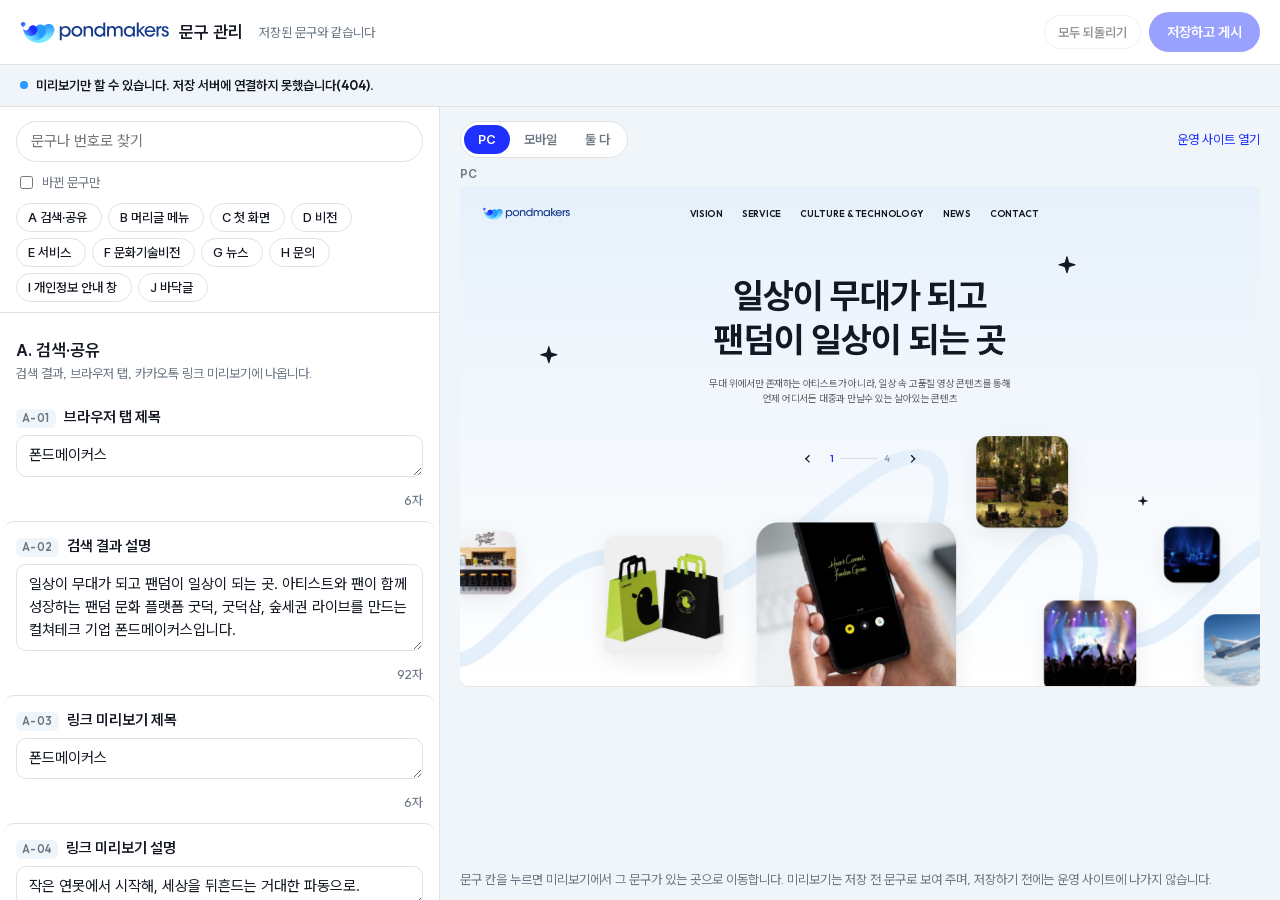
==== admin/index.html @ 072f1997 "폰드메이커스 홈페이지 첫 버전 예전 pondmakers.com(그누보드)의 레이아웃과 내용을 정적 사이트로 옮김. 숲세권 라이브 공연 사이트와 같은 방식: Cloudflare Pa" ====
<!doctype html>
<html lang="ko">
<head>
<meta charset="utf-8">
<meta name="viewport" content="width=device-width, initial-scale=1">
<meta name="robots" content="noindex, nofollow">
<script>
/* 로그인(Cloudflare Access)은 pondmakers.pages.dev에 건다. pondmakers.com의 DNS가 Cloudflare 밖(카페24)에 있어
   pondmakers.com에는 Access를 걸 수 없기 때문이다. 다른 주소로 들어오면 그쪽으로 넘긴다(브랜치 미리보기와 로컬은 그대로). */
if (/(^|\.)pondmakers\.com$/.test(location.hostname)) location.replace("https://pondmakers.pages.dev/admin/" + location.search);
</script>
<title>문구 관리 · 폰드메이커스</title>
<link rel="icon" href="../assets/logo/favicon.png">
<link rel="stylesheet" href="../styles.css">
<link rel="stylesheet" href="admin.css">
</head>
<body>
<header class="bar">
  <div class="bar-title">
    <img src="../assets/logo/logo.svg" alt="폰드메이커스">
    <span>문구 관리</span>
  </div>
  <p class="bar-status" id="status" role="status">불러오는 중</p>
  <div class="bar-actions">
    <span class="who" id="who"></span>
    <button class="btn btn-line btn-sm" type="button" id="revert-all" disabled>모두 되돌리기</button>
    <button class="btn btn-book" type="button" id="save" disabled>저장하고 게시</button>
  </div>
</header>

<p class="notice" id="notice" hidden></p>

<main class="layout">
  <section class="editor" aria-label="문구 편집">
    <div class="editor-top">
      <label class="search"><span class="sr">문구 찾기</span><input type="search" id="search" placeholder="문구나 번호로 찾기"></label>
      <label class="only-changed"><input type="checkbox" id="only-changed"> 바뀐 문구만</label>
      <nav class="groups" id="group-nav" aria-label="구역"></nav>
    </div>
    <div class="fields" id="fields"></div>
  </section>

  <section class="preview" aria-label="미리보기">
    <div class="preview-bar">
      <div class="seg" role="group" aria-label="화면 크기" id="seg-device">
        <button type="button" data-device="pc" aria-pressed="true">PC</button>
        <button type="button" data-device="mobile" aria-pressed="false">모바일</button>
        <button type="button" data-device="all" aria-pressed="false">둘 다</button>
      </div>
      <a class="open-live" href="../" target="_blank" rel="noopener">운영 사이트 열기</a>
    </div>
    <div class="stage" id="stage"></div>
    <p class="preview-help">문구 칸을 누르면 미리보기에서 그 문구가 있는 곳으로 이동합니다. 미리보기는 저장 전 문구로 보여 주며, 저장하기 전에는 운영 사이트에 나가지 않습니다.</p>
  </section>
</main>

<dialog class="confirm" id="confirm" aria-labelledby="confirm-title">
  <form method="dialog">
    <h2 id="confirm-title">바뀐 문구를 저장할까요?</h2>
    <p class="confirm-sub">저장하면 바로 운영 사이트에 반영됩니다(1~2분).</p>
    <ol class="diff" id="diff"></ol>
    <div class="confirm-actions">
      <button class="btn btn-line" value="cancel">취소</button>
      <button class="btn btn-book" value="ok" id="confirm-ok">저장하고 게시</button>
    </div>
  </form>
</dialog>

<script src="admin.js"></script>
</body>
</html>
---- styles.css ----
/* 폰드메이커스 디자인 토큰과 공통 구성 요소. 토큰 설명은 DESIGN.md
   값은 기존 pondmakers.com(그누보드 테마 site-custom.css)의 :root를 그대로 옮겼다. */
@import url("assets/fonts/pretendard.css");
@import url("assets/fonts/outfit.css");

:root {
  /* 색 */
  --c-primary: #1F30FF;      /* 포인트 파랑 */
  --c-second: #2999FF;       /* 하늘 파랑 */
  --c-navy: #16182B;         /* 어두운 바탕(문의, 그라데이션 시작) */
  --c-logo: #163B8D;         /* 로고 글자색 */
  --gradient: linear-gradient(180deg, #16182B 20%, #1F30FF 55%, #2999FF 75%, #FFF 100%);
  --gradient-up: linear-gradient(0deg, #16182B 20%, #1F30FF 55%, #2999FF 75%, #FFF 100%);
  --sky: linear-gradient(0deg, #FFF 0%, #E7F1FB 100%);   /* 첫 화면 바탕 */

  --title: #131822;          /* 제목 */
  --text: #666666;           /* 본문 */
  --muted: #90A0AF;          /* 흐린 글자 */
  --bg: #FFFFFF;
  --bg-light: #F0F5FA;
  --wave: #E3EFFB;           /* 첫 화면 물결 선 */
  --line: #E1E1E1;
  --line-soft: #EEEEEE;
  --w: #FFFFFF;
  --w-60: rgba(255, 255, 255, .6);
  --w-30: rgba(255, 255, 255, .3);
  --w-10: rgba(255, 255, 255, .1);
  --b-10: rgba(0, 0, 0, .1);
  --shadow: 0 10px 40px rgba(19, 24, 34, .08);
  --focus: #2999FF;

  /* 글꼴 */
  --font-en: "Outfit", "Pretendard Variable", Pretendard, sans-serif;
  --font-ko: "Pretendard Variable", Pretendard, -apple-system, BlinkMacSystemFont, "Apple SD Gothic Neo", "Malgun Gothic", sans-serif;

  /* 글자 크기: 원본 65·40·28·22·18·17·16·15·14·13 단계를 화면 폭에 맞춰 줄인다 */
  --t-65: clamp(30px, 4.4vw, 65px);
  --t-40: clamp(24px, 2.8vw, 40px);
  --t-28: clamp(20px, 1.95vw, 28px);
  --t-22: clamp(18px, 1.55vw, 22px);
  --t-18: clamp(15px, 1.25vw, 18px);
  --t-17: 17px;
  --t-16: 16px;
  --t-15: 15px;
  --t-14: 14px;
  --t-13: 13px;

  /* 간격·모서리 */
  --wrap: 1400px;
  --gutter: clamp(16px, 4vw, 40px);
  --space-xl: clamp(100px, 13vw, 200px);
  --space-lg: clamp(70px, 8vw, 140px);
  --space-md: clamp(40px, 5vw, 80px);
  --r-20: 20px;
  --r-30: clamp(20px, 2vw, 30px);
  --r-40: clamp(24px, 2.8vw, 40px);
  --r-pill: 999px;

  --ease: cubic-bezier(0.215, 0.61, 0.355, 1);
  --header-h: 84px;
}

*, *::before, *::after { box-sizing: border-box; }
html { -webkit-text-size-adjust: 100%; scroll-behavior: smooth; scroll-padding-top: var(--header-h); }
body { margin: 0; background: var(--bg); color: var(--text); font: 400 var(--t-17)/1.6 var(--font-en); font-family: var(--font-en); word-break: keep-all; overflow-x: hidden; }
body, input, textarea, button, select { font-family: "Outfit", "Pretendard Variable", Pretendard, sans-serif; }
h1, h2, h3, h4, h5, h6 { margin: 0; color: var(--title); }
p, dl, dd, ul, ol, figure { margin: 0; padding: 0; }
ul, ol { list-style: none; }
img { display: block; max-width: 100%; }
a { color: inherit; text-decoration: none; }
button { cursor: pointer; }
:focus-visible { outline: 2px solid var(--focus); outline-offset: 3px; }
.sr { position: absolute; width: 1px; height: 1px; overflow: hidden; clip: rect(0 0 0 0); white-space: nowrap; }
.skip { position: absolute; left: 16px; top: -60px; z-index: 100; background: var(--title); color: var(--w); padding: 10px 16px; border-radius: var(--r-pill); }
.skip:focus { top: 12px; }

.wrap { width: min(var(--wrap), calc(100% - var(--gutter) * 2)); margin-inline: auto; }
.en { font-family: var(--font-en); }

/* 섹션 머리말: 작은 파란 글씨 → 큰 제목 → 설명 */
.title { text-align: center; }
.title .eyebrow { display: block; font: 500 var(--t-16)/1.4 var(--font-ko); color: var(--c-primary); margin-bottom: 14px; }
.title h2 { font: 700 var(--t-65)/1.3 var(--font-ko); letter-spacing: -0.02em; }
.title p { margin-top: 24px; font-size: var(--t-18); }
.on-dark, .on-dark h2, .on-dark h3, .on-dark .eyebrow { color: var(--w); }

/* 반짝이 장식(원본 ic-star) */
.deco { position: absolute; inset: 0; pointer-events: none; }
.deco i { position: absolute; width: 29px; height: 29px; background: url(assets/img/ic-star.svg) center/contain no-repeat; animation: twinkle 3s ease-in-out infinite; }
.deco i.s { width: 16px; height: 16px; animation-delay: 1.2s; }
.deco.white i { background-image: url(assets/img/ic-star_w.svg); }
@keyframes twinkle { 50% { transform: scale(.7) rotate(45deg); opacity: .6; } }

/* 버튼 */
.btn { display: inline-flex; align-items: center; justify-content: center; gap: 10px; min-height: 52px; padding: 0 28px; border-radius: var(--r-pill); border: 0; font: 600 var(--t-16)/1 var(--font-ko); background: var(--w); color: var(--title); transition: transform .3s var(--ease), background .3s; }
.btn::after { content: ""; width: 20px; height: 20px; background: url(assets/img/arrow-basic.svg) center/contain no-repeat; transition: transform .3s var(--ease); }
.btn:hover::after { transform: translateX(4px); }
.btn-primary { background: var(--c-primary); color: var(--w); }
.btn-primary::after { background-image: url(assets/img/arrow-basic_w.svg); }
.btn-circle { width: 52px; padding: 0; }

/* 나타나는 움직임 */
[data-reveal] { opacity: 0; transform: translateY(40px); transition: opacity 1s var(--ease), transform 1s var(--ease); }
[data-reveal].in { opacity: 1; transform: none; }
@media (prefers-reduced-motion: reduce) {
  html { scroll-behavior: auto; }
  [data-reveal] { opacity: 1; transform: none; transition: none; }
  .deco i, .marquee ul { animation: none !important; }
}
---- admin/admin.css ----
/* 문구 관리 화면. 색·글꼴·모서리는 ../styles.css 토큰을 쓴다.
   아래는 숲세권 라이브 어드민과 같은 이름을 폰드메이커스 토큰에 이어 둔 것이다. */
:root {
  --surface: var(--bg-light); --muted: #6B7785; --chip: var(--bg-light); --card: var(--bg);
  --accent: var(--c-primary); --on-accent: var(--w); --bulb: var(--c-second);
  --font-ui: var(--font-ko); --font-serif: var(--font-ko); --font-label: var(--font-en);
  --t-21: 21px; --s-2: 8px; --s-3: 12px; --s-4: 16px;
  --radius-sm: 10px; --radius-lg: 20px; --radius-pill: var(--r-pill);
}
body { color: var(--title); }
.btn { min-height: 40px; padding: 0 18px; font-size: var(--t-14); }
.btn::after { display: none; }
.btn-book { background: var(--c-primary); color: var(--w); }
.btn-line { background: var(--bg); color: var(--title); box-shadow: inset 0 0 0 1px var(--line); }
.btn-sm { min-height: 34px; padding: 0 14px; font-size: var(--t-13); }
html, body { height: 100%; }
body { display: flex; flex-direction: column; background: var(--surface); font-size: var(--t-15); line-height: 1.6; }
.sr { position: absolute; width: 1px; height: 1px; overflow: hidden; clip: rect(0 0 0 0); }

/* 위쪽 막대 */
.bar { display: flex; align-items: center; gap: var(--s-4); padding: 12px 20px; background: var(--bg); border-bottom: 1px solid var(--line); flex-wrap: wrap; }
.bar-title { display: flex; align-items: center; gap: 10px; font: 600 var(--t-17)/1 var(--font-serif); color: var(--title); }
.bar-title img { height: 22px; width: auto; }
.bar-status { margin: 0; color: var(--muted); font-size: var(--t-13); flex: 1; min-width: 12em; }
.bar-status.changed { color: var(--accent); font-weight: 600; }
.bar-actions { display: flex; align-items: center; gap: var(--s-2); }
.who { font-size: var(--t-13); color: var(--muted); margin-right: var(--s-2); }
.btn[disabled] { opacity: .45; cursor: default; }
.notice { margin: 0; padding: 10px 20px; background: var(--chip); color: var(--title); border-bottom: 1px solid var(--line); font-size: var(--t-13); display: flex; gap: 8px; align-items: baseline; }
.notice::before { content: ""; flex: none; width: 8px; height: 8px; border-radius: 50%; background: var(--bulb); transform: translateY(-1px); }
.notice.error { font-weight: 600; }
.notice.ok::before { background: var(--accent); }

.layout { flex: 1; min-height: 0; display: grid; grid-template-columns: minmax(360px, 440px) minmax(0, 1fr); }

/* 왼쪽: 문구 칸 */
.editor { display: flex; flex-direction: column; min-height: 0; background: var(--bg); border-right: 1px solid var(--line); }
.editor-top { padding: 14px 16px 10px; border-bottom: 1px solid var(--line); display: grid; gap: 10px; }
.search input { width: 100%; font: 400 var(--t-15)/1.4 var(--font-ui); padding: 9px 14px; border: 1px solid var(--line); border-radius: var(--radius-pill); background: var(--card); color: var(--title); }
.search input:focus { outline: 2px solid var(--focus); outline-offset: 1px; }
.only-changed { font-size: var(--t-13); color: var(--muted); display: flex; align-items: center; gap: 6px; }
.groups { display: flex; flex-wrap: wrap; gap: 6px; }
.groups button { font: 500 var(--t-13)/1 var(--font-ui); padding: 7px 11px; border-radius: var(--radius-pill); border: 1px solid var(--line); background: var(--card); color: var(--title); cursor: pointer; }
.groups button:hover { border-color: var(--accent); }
.groups button .n { color: var(--accent); font-weight: 700; margin-left: 3px; }
.fields { overflow-y: auto; padding: 4px 16px 40px; flex: 1; }
.group h2 { font: 600 var(--t-17)/1.3 var(--font-serif); color: var(--title); margin: 22px 0 2px; scroll-margin-top: 10px; }
.group > p { margin: 0 0 10px; color: var(--muted); font-size: var(--t-13); }
.field { padding: 12px 12px 10px; margin: 0 -12px; border-radius: var(--radius-sm); }
.field + .field { border-top: 1px solid var(--line); }
.field.active { background: var(--chip); border-top-color: transparent; }
.field.active + .field { border-top-color: transparent; }
.field-head { display: flex; align-items: baseline; gap: 8px; margin-bottom: 6px; }
.field-id { font: 600 11px/1 var(--font-label); letter-spacing: .04em; color: var(--muted); background: var(--chip); padding: 4px 6px; border-radius: 6px; }
.field.active .field-id { background: var(--bg); }
.field-where { font-weight: 600; color: var(--title); flex: 1; }
.tag { font-size: 11px; font-weight: 700; padding: 3px 8px; border-radius: var(--radius-pill); }
.tag-changed { background: var(--accent); color: var(--on-accent); }
.tag-locked { background: var(--chip); color: var(--muted); }
.field textarea { width: 100%; resize: vertical; min-height: 40px; font: 400 var(--t-15)/1.55 var(--font-ui); padding: 8px 12px; border: 1px solid var(--line); border-radius: var(--radius-sm); background: var(--card); color: var(--title); field-sizing: content; }
.field textarea:focus { outline: 2px solid var(--focus); outline-offset: 1px; border-color: transparent; }
.field textarea[readonly] { background: var(--chip); color: var(--muted); }
.field-foot { display: flex; justify-content: space-between; gap: 8px; margin-top: 6px; font-size: var(--t-13); color: var(--muted); }
.field-foot .vars code { font: 600 12px/1 var(--font-label); color: var(--accent); background: var(--chip); padding: 2px 5px; border-radius: 5px; }
.field-foot .warn, .field-foot .err { color: var(--title); font-weight: 600; }
.field-foot .warn::before, .field-foot .err::before { content: ""; display: inline-block; width: 7px; height: 7px; border-radius: 50%; background: var(--bulb); margin-right: 5px; transform: translateY(-1px); }
.field.has-error textarea { border-color: var(--title); }
.field-foot button { font: 500 var(--t-13)/1 var(--font-ui); background: none; border: 0; color: var(--accent); cursor: pointer; padding: 0; text-decoration: underline; text-underline-offset: 3px; }
.field-was { margin-top: 6px; font-size: var(--t-13); color: var(--muted); }
.field-was s { text-decoration-color: rgba(107,119,133,.5); }
.empty-search { color: var(--muted); padding: 24px 0; }

/* 오른쪽: 미리보기 */
.preview { display: flex; flex-direction: column; min-height: 0; padding: 14px 20px 10px; gap: 10px; }
.preview-bar { display: flex; align-items: center; gap: var(--s-3); flex-wrap: wrap; }
.seg { display: inline-flex; background: var(--bg); border: 1px solid var(--line); border-radius: var(--radius-pill); padding: 3px; }
.seg button { font: 600 var(--t-13)/1 var(--font-ui); padding: 8px 14px; border: 0; border-radius: var(--radius-pill); background: none; color: var(--muted); cursor: pointer; }
.seg button[aria-pressed="true"] { background: var(--accent); color: var(--on-accent); }
.seg.off { opacity: .4; pointer-events: none; }
.open-live { margin-left: auto; font-size: var(--t-13); color: var(--accent); }
.stage { flex: 1; min-height: 0; display: grid; gap: 14px; }
.stage.one { grid-template: 1fr / 1fr; }
.stage.all { grid-template: 1fr / 2.4fr 1fr; }
.frame { position: relative; min-height: 0; min-width: 0; display: flex; flex-direction: column; }
.frame-label { font: 600 12px/1 var(--font-ui); color: var(--muted); margin-bottom: 6px; }
.frame-box { position: relative; flex: 1; min-height: 0; overflow: hidden; display: flex; justify-content: center; }
.frame-box iframe { position: absolute; top: 0; border: 0; background: var(--bg); border-radius: 12px; box-shadow: 0 0 0 1px var(--line); transform-origin: 0 0; }
.preview-help { margin: 0; color: var(--muted); font-size: var(--t-13); }

/* 저장 확인 */
dialog.confirm { border: 0; border-radius: var(--radius-lg); padding: 0; width: min(640px, calc(100% - 32px)); max-height: 80vh; background: var(--bg); color: var(--title); }
dialog.confirm::backdrop { background: rgba(22, 24, 43, .55); }
dialog.confirm form { display: flex; flex-direction: column; max-height: 80vh; }
dialog.confirm h2 { font-size: var(--t-21); font-weight: 600; padding: 24px 24px 0; }
.confirm-sub { padding: 4px 24px 12px; color: var(--muted); font-size: var(--t-13); }
.diff { list-style: none; margin: 0; padding: 0 24px; overflow-y: auto; border-block: 1px solid var(--line); }
.diff li { padding: 12px 0; display: grid; gap: 4px; }
.diff li + li { border-top: 1px solid var(--line); }
.diff .id { font: 600 12px/1 var(--font-label); color: var(--muted); }
.diff .before { color: var(--muted); text-decoration: line-through; white-space: pre-wrap; }
.diff .after { color: var(--title); font-weight: 600; white-space: pre-wrap; }
.confirm-actions { display: flex; justify-content: flex-end; gap: var(--s-2); padding: 16px 24px 20px; }

@media (max-width: 900px) {
  body { height: auto; }
  .layout { grid-template-columns: minmax(0, 1fr); }
  .editor { border-right: 0; }
  .fields { overflow: visible; }
  .preview { height: 80vh; }
  .stage.all { grid-template: 1fr / 1.6fr 1fr; }
}
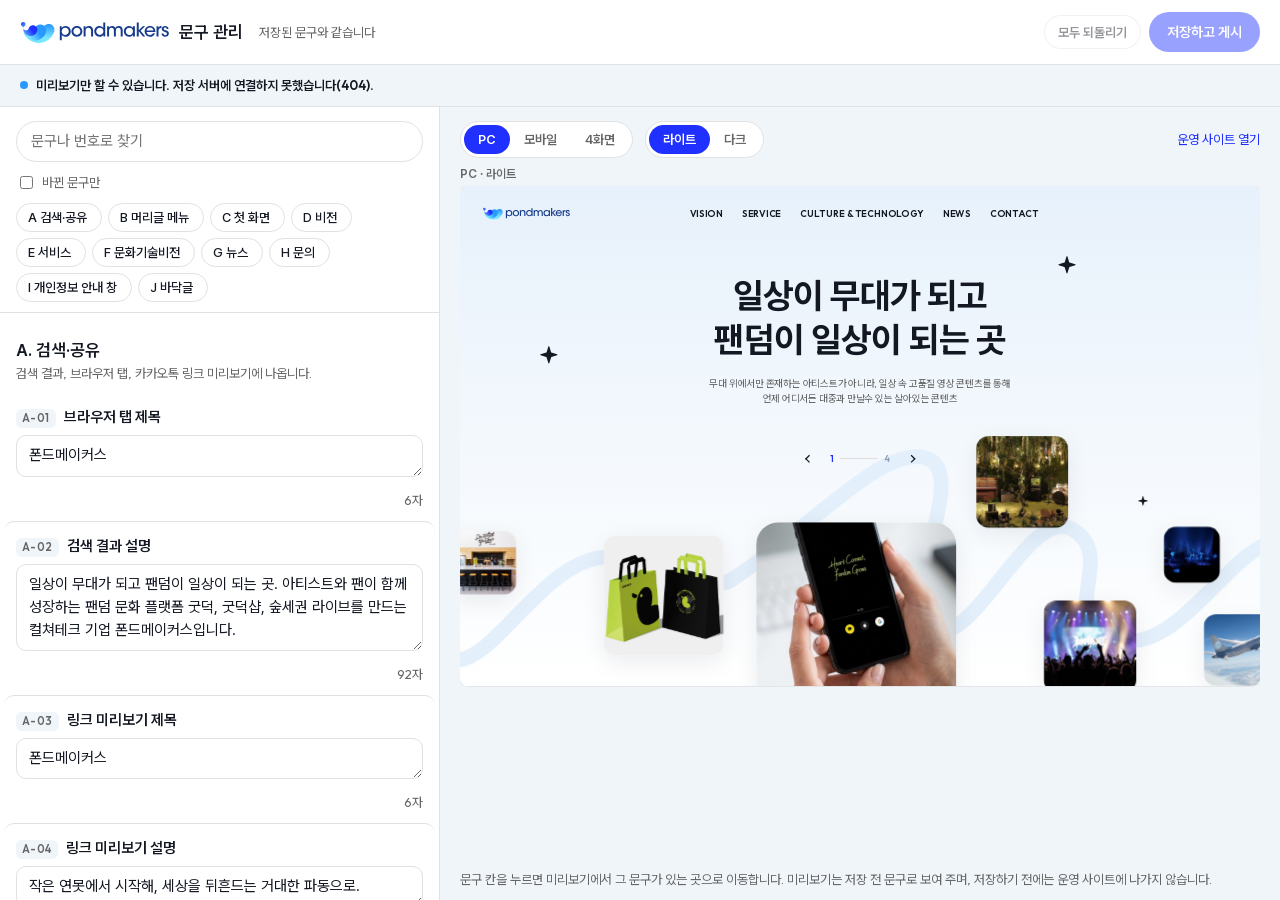
==== commit 7923f0eb: "라이트·다크 테마와 디자인 시스템 토큰 적용 Claude Design에 '폰드메이커스' 디자인 시스템을 만들고 styles.css 토큰을 같은 이름으로 맞춤. 라이트는 예전 사이트" ====
--- a/admin/index.html
+++ b/admin/index.html
@@ -17,7 +17,7 @@
 <body>
 <header class="bar">
   <div class="bar-title">
-    <img src="../assets/logo/logo.svg" alt="폰드메이커스">
+    <img class="logo-light" src="../assets/logo/logo.svg" alt="폰드메이커스"><img class="logo-dark" src="../assets/logo/logo-white.svg" alt="폰드메이커스">
     <span>문구 관리</span>
   </div>
   <p class="bar-status" id="status" role="status">불러오는 중</p>
@@ -45,7 +45,11 @@
       <div class="seg" role="group" aria-label="화면 크기" id="seg-device">
         <button type="button" data-device="pc" aria-pressed="true">PC</button>
         <button type="button" data-device="mobile" aria-pressed="false">모바일</button>
-        <button type="button" data-device="all" aria-pressed="false">둘 다</button>
+        <button type="button" data-device="all" aria-pressed="false">4화면</button>
+      </div>
+      <div class="seg" role="group" aria-label="테마" id="seg-theme">
+        <button type="button" data-theme-btn="light" aria-pressed="true">라이트</button>
+        <button type="button" data-theme-btn="dark" aria-pressed="false">다크</button>
       </div>
       <a class="open-live" href="../" target="_blank" rel="noopener">운영 사이트 열기</a>
     </div>
--- a/styles.css
+++ b/styles.css
@@ -1,33 +1,50 @@
-/* 폰드메이커스 디자인 토큰과 공통 구성 요소. 토큰 설명은 DESIGN.md
-   값은 기존 pondmakers.com(그누보드 테마 site-custom.css)의 :root를 그대로 옮겼다. */
+/* 폰드메이커스 디자인 토큰과 공통 구성 요소.
+   기준: Claude Design의 '폰드메이커스' 디자인 시스템(https://claude.ai/artifact/JE6k6ucpHfAk7YcjrxkWVz).
+   라이트 값은 예전 pondmakers.com 테마 값 그대로, 다크 값은 그 시스템에서 새로 정의했다. 값을 바꾸면 그쪽 tokens.json과 함께 바꾼다. */
 @import url("assets/fonts/pretendard.css");
 @import url("assets/fonts/outfit.css");
 
 :root {
-  /* 색 */
-  --c-primary: #1F30FF;      /* 포인트 파랑 */
-  --c-second: #2999FF;       /* 하늘 파랑 */
-  --c-navy: #16182B;         /* 어두운 바탕(문의, 그라데이션 시작) */
-  --c-logo: #163B8D;         /* 로고 글자색 */
-  --gradient: linear-gradient(180deg, #16182B 20%, #1F30FF 55%, #2999FF 75%, #FFF 100%);
-  --gradient-up: linear-gradient(0deg, #16182B 20%, #1F30FF 55%, #2999FF 75%, #FFF 100%);
-  --sky: linear-gradient(0deg, #FFF 0%, #E7F1FB 100%);   /* 첫 화면 바탕 */
+  /* 원색 */
+  --primary: #1F30FF;
+  --second: #2999FF;
+  --cyan: #7BE6FF;
+  --navy: #16182B;
+  --logo-ink: #163B8D;
 
-  --title: #131822;          /* 제목 */
-  --text: #666666;           /* 본문 */
-  --muted: #90A0AF;          /* 흐린 글자 */
+  /* 쓰임(라이트) */
+  --accent: var(--primary);
+  --on-accent: #FFFFFF;
   --bg: #FFFFFF;
-  --bg-light: #F0F5FA;
-  --wave: #E3EFFB;           /* 첫 화면 물결 선 */
+  --surface: #F0F5FA;
+  --card: #FFFFFF;
+  --title: #131822;
+  --text: #666666;
+  --muted: #90A0AF;          /* 2.7:1 — 읽어야 하는 글자에는 쓰지 않는다 */
   --line: #E1E1E1;
   --line-soft: #EEEEEE;
-  --w: #FFFFFF;
-  --w-60: rgba(255, 255, 255, .6);
-  --w-30: rgba(255, 255, 255, .3);
-  --w-10: rgba(255, 255, 255, .1);
-  --b-10: rgba(0, 0, 0, .1);
-  --shadow: 0 10px 40px rgba(19, 24, 34, .08);
+  --sky: #E7F1FB;
+  --wave: #E3EFFB;
+  --star: #131822;
+  --icon-ground: #F0F5FA;    /* 두 색 아이콘(ic-about) 바탕 원 */
+  --inverse: #16182B;        /* 테마와 상관없이 어두운 구역(문의) */
+  --on-inverse: #FFFFFF;
+  --on-inverse-muted: rgba(255, 255, 255, .6);
+  --on-inverse-accent: var(--second);
+  --on-inverse-line: rgba(255, 255, 255, .1);
+  --glass: rgba(255, 255, 255, .92);
+  --scrim: rgba(22, 24, 43, .6);
+  --photo-shade: rgba(0, 0, 0, .6);
   --focus: #2999FF;
+  --shadow-float: 0 10px 40px rgba(19, 24, 34, .08);
+  --shadow-card: 0 20px 50px rgba(0, 0, 0, .12);
+  --logo-light: block;       /* 밝은 로고/흰 로고 중 무엇을 보일지 */
+  --logo-dark: none;
+
+  /* 그라데이션: 끝색이 bg라 테마에 따라 흰색/밤색으로 녹아든다 */
+  --gradient: linear-gradient(180deg, var(--navy) 20%, var(--primary) 55%, var(--second) 75%, var(--bg) 100%);
+  --gradient-up: linear-gradient(0deg, var(--navy) 20%, var(--primary) 55%, var(--second) 75%, var(--bg) 100%);
+  --sky-fade: linear-gradient(0deg, var(--bg) 0%, var(--sky) 100%);
 
   /* 글꼴 */
   --font-en: "Outfit", "Pretendard Variable", Pretendard, sans-serif;
@@ -51,13 +68,37 @@
   --space-xl: clamp(100px, 13vw, 200px);
   --space-lg: clamp(70px, 8vw, 140px);
   --space-md: clamp(40px, 5vw, 80px);
-  --r-20: 20px;
-  --r-30: clamp(20px, 2vw, 30px);
-  --r-40: clamp(24px, 2.8vw, 40px);
-  --r-pill: 999px;
+  --radius-20: 20px;
+  --radius-30: clamp(20px, 2vw, 30px);
+  --radius-40: clamp(24px, 2.8vw, 40px);
+  --radius-pill: 999px;
 
   --ease: cubic-bezier(0.215, 0.61, 0.355, 1);
   --header-h: 84px;
+}
+
+/* 다크 테마: 시스템 설정을 따르고, data-theme으로 덮어쓴다(어드민 미리보기) */
+@media (prefers-color-scheme: dark) {
+  :root:not([data-theme="light"]) {
+    --accent: #7D8AFF; --on-accent: #0E1020;
+    --bg: #0E1020; --surface: #171A2E; --card: #1C1F36;
+    --title: #F1F4FA; --text: #AEB6C6; --muted: #7F8AA0;
+    --line: #2A2E48; --line-soft: #22263D; --sky: #141A36; --wave: #1B2347; --star: #F1F4FA; --icon-ground: #DCE6F5;
+    --glass: rgba(28, 31, 54, .9); --scrim: rgba(0, 0, 0, .6); --focus: #7D8AFF;
+    --shadow-float: 0 10px 40px rgba(0, 0, 0, .4); --shadow-card: 0 20px 50px rgba(0, 0, 0, .35);
+    --logo-light: none; --logo-dark: block;
+    color-scheme: dark;
+  }
+}
+:root[data-theme="dark"] {
+  --accent: #7D8AFF; --on-accent: #0E1020;
+  --bg: #0E1020; --surface: #171A2E; --card: #1C1F36;
+  --title: #F1F4FA; --text: #AEB6C6; --muted: #7F8AA0;
+  --line: #2A2E48; --line-soft: #22263D; --sky: #141A36; --wave: #1B2347; --star: #F1F4FA; --icon-ground: #DCE6F5;
+  --glass: rgba(28, 31, 54, .9); --scrim: rgba(0, 0, 0, .6); --focus: #7D8AFF;
+  --shadow-float: 0 10px 40px rgba(0, 0, 0, .4); --shadow-card: 0 20px 50px rgba(0, 0, 0, .35);
+  --logo-light: none; --logo-dark: block;
+  color-scheme: dark;
 }
 
 *, *::before, *::after { box-sizing: border-box; }
@@ -72,7 +113,7 @@
 button { cursor: pointer; }
 :focus-visible { outline: 2px solid var(--focus); outline-offset: 3px; }
 .sr { position: absolute; width: 1px; height: 1px; overflow: hidden; clip: rect(0 0 0 0); white-space: nowrap; }
-.skip { position: absolute; left: 16px; top: -60px; z-index: 100; background: var(--title); color: var(--w); padding: 10px 16px; border-radius: var(--r-pill); }
+.skip { position: absolute; left: 16px; top: -60px; z-index: 100; background: var(--title); color: var(--bg); padding: 10px 16px; border-radius: var(--radius-pill); }
 .skip:focus { top: 12px; }
 
 .wrap { width: min(var(--wrap), calc(100% - var(--gutter) * 2)); margin-inline: auto; }
@@ -80,24 +121,27 @@
 
 /* 섹션 머리말: 작은 파란 글씨 → 큰 제목 → 설명 */
 .title { text-align: center; }
-.title .eyebrow { display: block; font: 500 var(--t-16)/1.4 var(--font-ko); color: var(--c-primary); margin-bottom: 14px; }
+.title .eyebrow { display: block; font: 500 var(--t-16)/1.4 var(--font-ko); color: var(--accent); margin-bottom: 14px; }
 .title h2 { font: 700 var(--t-65)/1.3 var(--font-ko); letter-spacing: -0.02em; }
 .title p { margin-top: 24px; font-size: var(--t-18); }
-.on-dark, .on-dark h2, .on-dark h3, .on-dark .eyebrow { color: var(--w); }
+.on-dark, .on-dark h2, .on-dark h3 { color: var(--on-inverse); }
+.on-dark .eyebrow { color: var(--on-inverse-accent); }
+/* 로고: 테마에 맞는 한 벌만 보인다 */
+.logo-light { display: var(--logo-light); }
+.logo-dark { display: var(--logo-dark); }
 
 /* 반짝이 장식(원본 ic-star) */
 .deco { position: absolute; inset: 0; pointer-events: none; }
-.deco i { position: absolute; width: 29px; height: 29px; background: url(assets/img/ic-star.svg) center/contain no-repeat; animation: twinkle 3s ease-in-out infinite; }
+.deco i { position: absolute; width: 29px; height: 29px; background: var(--star); -webkit-mask: url(assets/img/ic-star.svg) center/contain no-repeat; mask: url(assets/img/ic-star.svg) center/contain no-repeat; animation: twinkle 3s ease-in-out infinite; }
 .deco i.s { width: 16px; height: 16px; animation-delay: 1.2s; }
-.deco.white i { background-image: url(assets/img/ic-star_w.svg); }
+.deco.white i { background: var(--on-inverse); }
 @keyframes twinkle { 50% { transform: scale(.7) rotate(45deg); opacity: .6; } }
 
 /* 버튼 */
-.btn { display: inline-flex; align-items: center; justify-content: center; gap: 10px; min-height: 52px; padding: 0 28px; border-radius: var(--r-pill); border: 0; font: 600 var(--t-16)/1 var(--font-ko); background: var(--w); color: var(--title); transition: transform .3s var(--ease), background .3s; }
-.btn::after { content: ""; width: 20px; height: 20px; background: url(assets/img/arrow-basic.svg) center/contain no-repeat; transition: transform .3s var(--ease); }
+.btn { display: inline-flex; align-items: center; justify-content: center; gap: 10px; min-height: 52px; padding: 0 28px; border-radius: var(--radius-pill); border: 0; font: 600 var(--t-16)/1 var(--font-ko); background: var(--card); color: var(--title); transition: transform .3s var(--ease), background .3s; }
+.btn::after { content: ""; width: 20px; height: 20px; background: currentColor; -webkit-mask: url(assets/img/arrow-basic.svg) center/contain no-repeat; mask: url(assets/img/arrow-basic.svg) center/contain no-repeat; transition: transform .3s var(--ease); }
 .btn:hover::after { transform: translateX(4px); }
-.btn-primary { background: var(--c-primary); color: var(--w); }
-.btn-primary::after { background-image: url(assets/img/arrow-basic_w.svg); }
+.btn-primary { background: var(--accent); color: var(--on-accent); }
 .btn-circle { width: 52px; padding: 0; }
 
 /* 나타나는 움직임 */
--- a/admin/admin.css
+++ b/admin/admin.css
@@ -1,16 +1,15 @@
 /* 문구 관리 화면. 색·글꼴·모서리는 ../styles.css 토큰을 쓴다.
    아래는 숲세권 라이브 어드민과 같은 이름을 폰드메이커스 토큰에 이어 둔 것이다. */
 :root {
-  --surface: var(--bg-light); --muted: #6B7785; --chip: var(--bg-light); --card: var(--bg);
-  --accent: var(--c-primary); --on-accent: var(--w); --bulb: var(--c-second);
+  --chip: var(--surface); --bulb: var(--second);
   --font-ui: var(--font-ko); --font-serif: var(--font-ko); --font-label: var(--font-en);
   --t-21: 21px; --s-2: 8px; --s-3: 12px; --s-4: 16px;
-  --radius-sm: 10px; --radius-lg: 20px; --radius-pill: var(--r-pill);
+  --radius-sm: 10px; --radius-lg: 20px;
 }
 body { color: var(--title); }
 .btn { min-height: 40px; padding: 0 18px; font-size: var(--t-14); }
 .btn::after { display: none; }
-.btn-book { background: var(--c-primary); color: var(--w); }
+.btn-book { background: var(--accent); color: var(--on-accent); }
 .btn-line { background: var(--bg); color: var(--title); box-shadow: inset 0 0 0 1px var(--line); }
 .btn-sm { min-height: 34px; padding: 0 14px; font-size: var(--t-13); }
 html, body { height: 100%; }
@@ -21,10 +20,10 @@
 .bar { display: flex; align-items: center; gap: var(--s-4); padding: 12px 20px; background: var(--bg); border-bottom: 1px solid var(--line); flex-wrap: wrap; }
 .bar-title { display: flex; align-items: center; gap: 10px; font: 600 var(--t-17)/1 var(--font-serif); color: var(--title); }
 .bar-title img { height: 22px; width: auto; }
-.bar-status { margin: 0; color: var(--muted); font-size: var(--t-13); flex: 1; min-width: 12em; }
+.bar-status { margin: 0; color: var(--text); font-size: var(--t-13); flex: 1; min-width: 12em; }
 .bar-status.changed { color: var(--accent); font-weight: 600; }
 .bar-actions { display: flex; align-items: center; gap: var(--s-2); }
-.who { font-size: var(--t-13); color: var(--muted); margin-right: var(--s-2); }
+.who { font-size: var(--t-13); color: var(--text); margin-right: var(--s-2); }
 .btn[disabled] { opacity: .45; cursor: default; }
 .notice { margin: 0; padding: 10px 20px; background: var(--chip); color: var(--title); border-bottom: 1px solid var(--line); font-size: var(--t-13); display: flex; gap: 8px; align-items: baseline; }
 .notice::before { content: ""; flex: none; width: 8px; height: 8px; border-radius: 50%; background: var(--bulb); transform: translateY(-1px); }
@@ -38,66 +37,66 @@
 .editor-top { padding: 14px 16px 10px; border-bottom: 1px solid var(--line); display: grid; gap: 10px; }
 .search input { width: 100%; font: 400 var(--t-15)/1.4 var(--font-ui); padding: 9px 14px; border: 1px solid var(--line); border-radius: var(--radius-pill); background: var(--card); color: var(--title); }
 .search input:focus { outline: 2px solid var(--focus); outline-offset: 1px; }
-.only-changed { font-size: var(--t-13); color: var(--muted); display: flex; align-items: center; gap: 6px; }
+.only-changed { font-size: var(--t-13); color: var(--text); display: flex; align-items: center; gap: 6px; }
 .groups { display: flex; flex-wrap: wrap; gap: 6px; }
 .groups button { font: 500 var(--t-13)/1 var(--font-ui); padding: 7px 11px; border-radius: var(--radius-pill); border: 1px solid var(--line); background: var(--card); color: var(--title); cursor: pointer; }
 .groups button:hover { border-color: var(--accent); }
 .groups button .n { color: var(--accent); font-weight: 700; margin-left: 3px; }
 .fields { overflow-y: auto; padding: 4px 16px 40px; flex: 1; }
 .group h2 { font: 600 var(--t-17)/1.3 var(--font-serif); color: var(--title); margin: 22px 0 2px; scroll-margin-top: 10px; }
-.group > p { margin: 0 0 10px; color: var(--muted); font-size: var(--t-13); }
+.group > p { margin: 0 0 10px; color: var(--text); font-size: var(--t-13); }
 .field { padding: 12px 12px 10px; margin: 0 -12px; border-radius: var(--radius-sm); }
 .field + .field { border-top: 1px solid var(--line); }
 .field.active { background: var(--chip); border-top-color: transparent; }
 .field.active + .field { border-top-color: transparent; }
 .field-head { display: flex; align-items: baseline; gap: 8px; margin-bottom: 6px; }
-.field-id { font: 600 11px/1 var(--font-label); letter-spacing: .04em; color: var(--muted); background: var(--chip); padding: 4px 6px; border-radius: 6px; }
+.field-id { font: 600 11px/1 var(--font-label); letter-spacing: .04em; color: var(--text); background: var(--chip); padding: 4px 6px; border-radius: 6px; }
 .field.active .field-id { background: var(--bg); }
 .field-where { font-weight: 600; color: var(--title); flex: 1; }
 .tag { font-size: 11px; font-weight: 700; padding: 3px 8px; border-radius: var(--radius-pill); }
 .tag-changed { background: var(--accent); color: var(--on-accent); }
-.tag-locked { background: var(--chip); color: var(--muted); }
+.tag-locked { background: var(--chip); color: var(--text); }
 .field textarea { width: 100%; resize: vertical; min-height: 40px; font: 400 var(--t-15)/1.55 var(--font-ui); padding: 8px 12px; border: 1px solid var(--line); border-radius: var(--radius-sm); background: var(--card); color: var(--title); field-sizing: content; }
 .field textarea:focus { outline: 2px solid var(--focus); outline-offset: 1px; border-color: transparent; }
-.field textarea[readonly] { background: var(--chip); color: var(--muted); }
-.field-foot { display: flex; justify-content: space-between; gap: 8px; margin-top: 6px; font-size: var(--t-13); color: var(--muted); }
+.field textarea[readonly] { background: var(--chip); color: var(--text); }
+.field-foot { display: flex; justify-content: space-between; gap: 8px; margin-top: 6px; font-size: var(--t-13); color: var(--text); }
 .field-foot .vars code { font: 600 12px/1 var(--font-label); color: var(--accent); background: var(--chip); padding: 2px 5px; border-radius: 5px; }
 .field-foot .warn, .field-foot .err { color: var(--title); font-weight: 600; }
 .field-foot .warn::before, .field-foot .err::before { content: ""; display: inline-block; width: 7px; height: 7px; border-radius: 50%; background: var(--bulb); margin-right: 5px; transform: translateY(-1px); }
 .field.has-error textarea { border-color: var(--title); }
 .field-foot button { font: 500 var(--t-13)/1 var(--font-ui); background: none; border: 0; color: var(--accent); cursor: pointer; padding: 0; text-decoration: underline; text-underline-offset: 3px; }
-.field-was { margin-top: 6px; font-size: var(--t-13); color: var(--muted); }
-.field-was s { text-decoration-color: rgba(107,119,133,.5); }
-.empty-search { color: var(--muted); padding: 24px 0; }
+.field-was { margin-top: 6px; font-size: var(--t-13); color: var(--text); }
+.field-was s { text-decoration-color: currentColor; }
+.empty-search { color: var(--text); padding: 24px 0; }
 
 /* 오른쪽: 미리보기 */
 .preview { display: flex; flex-direction: column; min-height: 0; padding: 14px 20px 10px; gap: 10px; }
 .preview-bar { display: flex; align-items: center; gap: var(--s-3); flex-wrap: wrap; }
 .seg { display: inline-flex; background: var(--bg); border: 1px solid var(--line); border-radius: var(--radius-pill); padding: 3px; }
-.seg button { font: 600 var(--t-13)/1 var(--font-ui); padding: 8px 14px; border: 0; border-radius: var(--radius-pill); background: none; color: var(--muted); cursor: pointer; }
+.seg button { font: 600 var(--t-13)/1 var(--font-ui); padding: 8px 14px; border: 0; border-radius: var(--radius-pill); background: none; color: var(--text); cursor: pointer; }
 .seg button[aria-pressed="true"] { background: var(--accent); color: var(--on-accent); }
 .seg.off { opacity: .4; pointer-events: none; }
 .open-live { margin-left: auto; font-size: var(--t-13); color: var(--accent); }
 .stage { flex: 1; min-height: 0; display: grid; gap: 14px; }
 .stage.one { grid-template: 1fr / 1fr; }
-.stage.all { grid-template: 1fr / 2.4fr 1fr; }
+.stage.all { grid-template: 1fr 1fr / 1.6fr 1fr; }
 .frame { position: relative; min-height: 0; min-width: 0; display: flex; flex-direction: column; }
-.frame-label { font: 600 12px/1 var(--font-ui); color: var(--muted); margin-bottom: 6px; }
+.frame-label { font: 600 12px/1 var(--font-ui); color: var(--text); margin-bottom: 6px; }
 .frame-box { position: relative; flex: 1; min-height: 0; overflow: hidden; display: flex; justify-content: center; }
 .frame-box iframe { position: absolute; top: 0; border: 0; background: var(--bg); border-radius: 12px; box-shadow: 0 0 0 1px var(--line); transform-origin: 0 0; }
-.preview-help { margin: 0; color: var(--muted); font-size: var(--t-13); }
+.preview-help { margin: 0; color: var(--text); font-size: var(--t-13); }
 
 /* 저장 확인 */
 dialog.confirm { border: 0; border-radius: var(--radius-lg); padding: 0; width: min(640px, calc(100% - 32px)); max-height: 80vh; background: var(--bg); color: var(--title); }
-dialog.confirm::backdrop { background: rgba(22, 24, 43, .55); }
+dialog.confirm::backdrop { background: var(--scrim); }
 dialog.confirm form { display: flex; flex-direction: column; max-height: 80vh; }
 dialog.confirm h2 { font-size: var(--t-21); font-weight: 600; padding: 24px 24px 0; }
-.confirm-sub { padding: 4px 24px 12px; color: var(--muted); font-size: var(--t-13); }
+.confirm-sub { padding: 4px 24px 12px; color: var(--text); font-size: var(--t-13); }
 .diff { list-style: none; margin: 0; padding: 0 24px; overflow-y: auto; border-block: 1px solid var(--line); }
 .diff li { padding: 12px 0; display: grid; gap: 4px; }
 .diff li + li { border-top: 1px solid var(--line); }
-.diff .id { font: 600 12px/1 var(--font-label); color: var(--muted); }
-.diff .before { color: var(--muted); text-decoration: line-through; white-space: pre-wrap; }
+.diff .id { font: 600 12px/1 var(--font-label); color: var(--text); }
+.diff .before { color: var(--text); text-decoration: line-through; white-space: pre-wrap; }
 .diff .after { color: var(--title); font-weight: 600; white-space: pre-wrap; }
 .confirm-actions { display: flex; justify-content: flex-end; gap: var(--s-2); padding: 16px 24px 20px; }
 
@@ -107,5 +106,5 @@
   .editor { border-right: 0; }
   .fields { overflow: visible; }
   .preview { height: 80vh; }
-  .stage.all { grid-template: 1fr / 1.6fr 1fr; }
+  .stage.all { grid-template: repeat(2, 1fr) / 1fr 1fr; }
 }
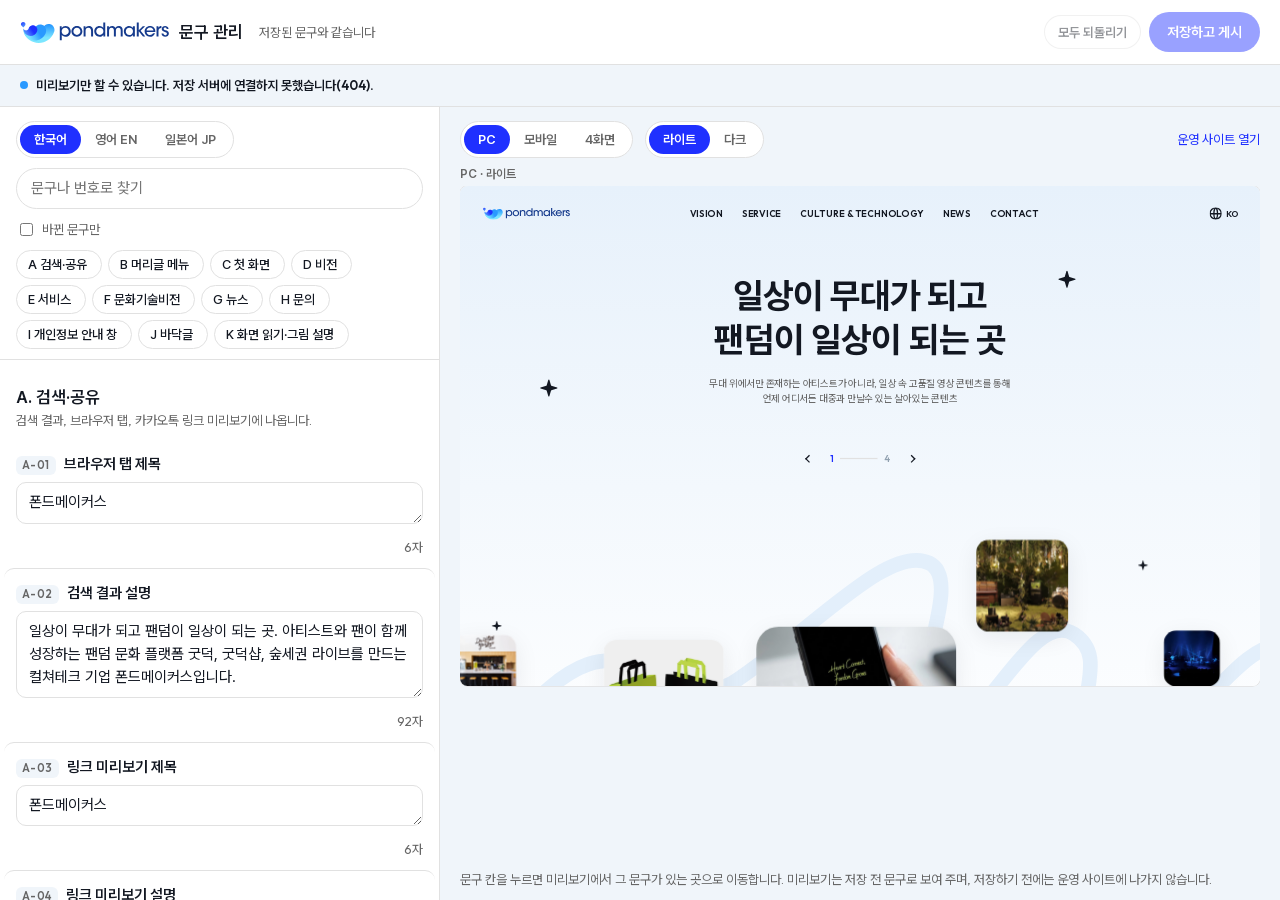
==== commit edd2cb93: "다국어(KO·EN·JP) 페이지와 접속 나라별 자동 이동, 어드민 언어 선택 - 한국어 /, 영어 /en/, 일본어 /ja/. en/·ja/ 페이지는 scripts/apply_co" ====
--- a/admin/index.html
+++ b/admin/index.html
@@ -33,6 +33,11 @@
 <main class="layout">
   <section class="editor" aria-label="문구 편집">
     <div class="editor-top">
+      <div class="seg seg-lang" role="group" aria-label="고칠 언어" id="seg-lang">
+        <button type="button" data-lang="ko" aria-pressed="true">한국어</button>
+        <button type="button" data-lang="en" aria-pressed="false">영어 EN</button>
+        <button type="button" data-lang="ja" aria-pressed="false">일본어 JP</button>
+      </div>
       <label class="search"><span class="sr">문구 찾기</span><input type="search" id="search" placeholder="문구나 번호로 찾기"></label>
       <label class="only-changed"><input type="checkbox" id="only-changed"> 바뀐 문구만</label>
       <nav class="groups" id="group-nav" aria-label="구역"></nav>
--- a/styles.css
+++ b/styles.css
@@ -48,7 +48,7 @@
 
   /* 글꼴 */
   --font-en: "Outfit", "Pretendard Variable", Pretendard, sans-serif;
-  --font-ko: "Pretendard Variable", Pretendard, -apple-system, BlinkMacSystemFont, "Apple SD Gothic Neo", "Malgun Gothic", sans-serif;
+  --font-ko: "Pretendard Variable", Pretendard, -apple-system, BlinkMacSystemFont, "Apple SD Gothic Neo", "Malgun Gothic", "Hiragino Sans", "Yu Gothic UI", "Noto Sans JP", sans-serif;
 
   /* 글자 크기: 원본 65·40·28·22·18·17·16·15·14·13 단계를 화면 폭에 맞춰 줄인다 */
   --t-65: clamp(30px, 4.4vw, 65px);
@@ -118,6 +118,11 @@
 
 .wrap { width: min(var(--wrap), calc(100% - var(--gutter) * 2)); margin-inline: auto; }
 .en { font-family: var(--font-en); }
+/* 일본어: 띄어쓰기가 없어 keep-all이면 줄이 넘친다. 가나·한자는 Pretendard에 없어 시스템 일본어 글꼴로 이어진다 */
+:lang(ja) body, body:lang(ja) { word-break: normal; line-break: strict; overflow-wrap: anywhere; }
+/* 제목은 문절 단위로 끊고(지원하는 브라우저) 줄 길이를 고르게 해 한 글자만 남는 줄을 막는다 */
+:lang(ja) :is(h1, h2, h3, h4, .slide p, .title p) { word-break: auto-phrase; text-wrap: balance; }
+:lang(en) :is(h1, h2, h3) { text-wrap: balance; }
 
 /* 섹션 머리말: 작은 파란 글씨 → 큰 제목 → 설명 */
 .title { text-align: center; }
--- a/admin/admin.css
+++ b/admin/admin.css
@@ -76,6 +76,7 @@
 .seg button { font: 600 var(--t-13)/1 var(--font-ui); padding: 8px 14px; border: 0; border-radius: var(--radius-pill); background: none; color: var(--text); cursor: pointer; }
 .seg button[aria-pressed="true"] { background: var(--accent); color: var(--on-accent); }
 .seg.off { opacity: .4; pointer-events: none; }
+.seg-lang { justify-self: start; }
 .open-live { margin-left: auto; font-size: var(--t-13); color: var(--accent); }
 .stage { flex: 1; min-height: 0; display: grid; gap: 14px; }
 .stage.one { grid-template: 1fr / 1fr; }
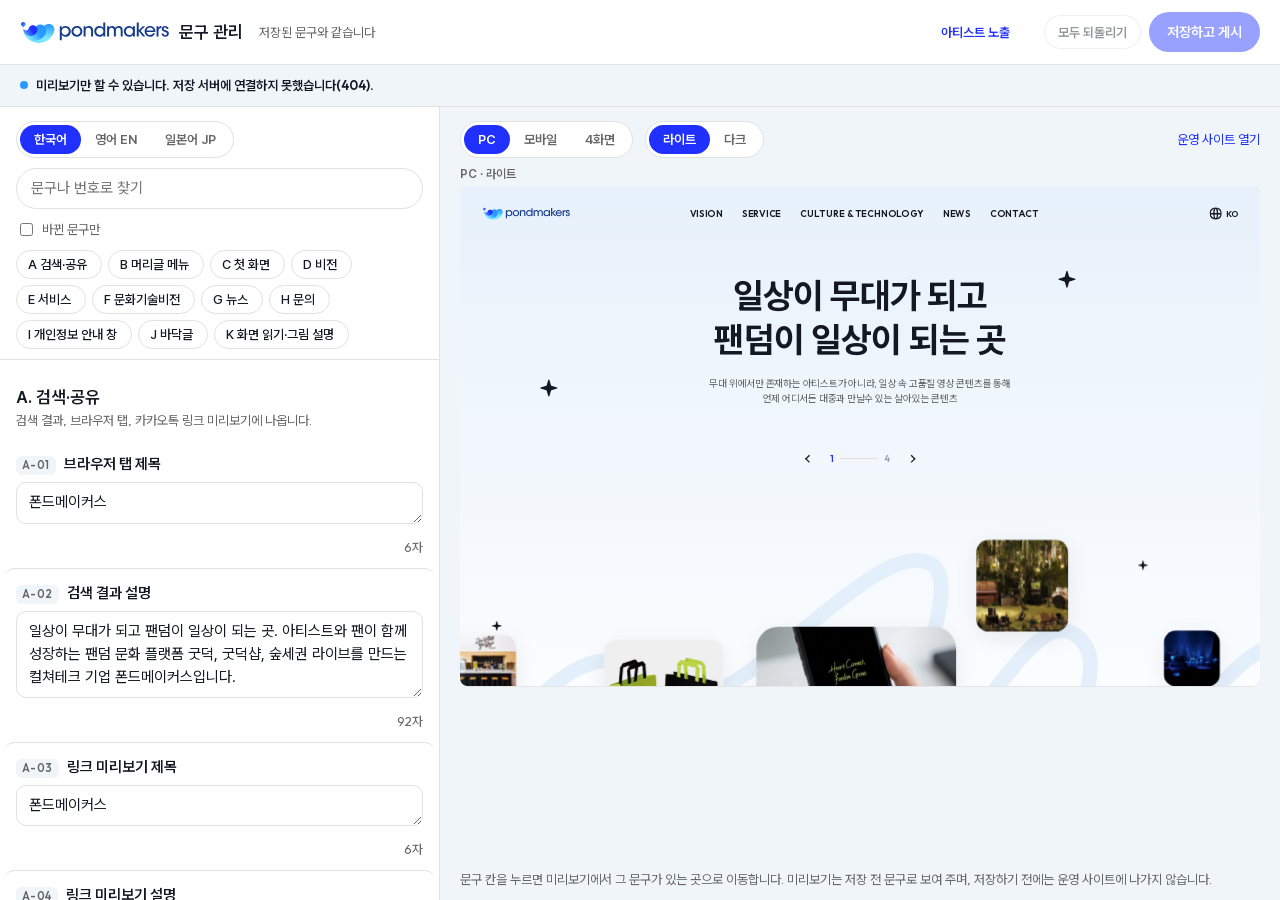
==== commit 7747813d: "아티스트 캐러셀을 굿덕 API로: 판매 중 아티스트를 팔로우 많은 순, 어드민에서 숨김 - functions/api/artists.js: 굿덕 GET /api/website/art" ====
--- a/admin/index.html
+++ b/admin/index.html
@@ -22,6 +22,7 @@
   </div>
   <p class="bar-status" id="status" role="status">불러오는 중</p>
   <div class="bar-actions">
+    <a class="bar-link" href="artists.html">아티스트 노출</a>
     <span class="who" id="who"></span>
     <button class="btn btn-line btn-sm" type="button" id="revert-all" disabled>모두 되돌리기</button>
     <button class="btn btn-book" type="button" id="save" disabled>저장하고 게시</button>
--- a/admin/admin.css
+++ b/admin/admin.css
@@ -109,3 +109,28 @@
   .preview { height: 80vh; }
   .stage.all { grid-template: repeat(2, 1fr) / 1fr 1fr; }
 }
+
+/* 머리글의 다른 관리 화면 링크 */
+.bar-link { font: 600 var(--t-13)/1 var(--font-ui); color: var(--accent); padding: 8px 10px; border-radius: var(--radius-pill); }
+.bar-link:hover { background: var(--chip); }
+
+/* 아티스트 노출 화면(artists.html) */
+body.artists-page { height: auto; min-height: 100%; }
+.artists-main { padding: 20px max(20px, env(safe-area-inset-right, 0px)) 60px max(20px, env(safe-area-inset-left, 0px)); display: grid; gap: 18px; }
+.artists-top { display: grid; gap: 12px; max-width: 760px; }
+.artists-help { margin: 0; color: var(--text); font-size: var(--t-14); line-height: 1.6; }
+.artist-grid { list-style: none; margin: 0; padding: 0; display: grid; grid-template-columns: repeat(auto-fill, minmax(180px, 1fr)); gap: 14px; counter-reset: rank; }
+.artist { background: var(--card); border: 1px solid var(--line); border-radius: var(--radius-lg); overflow: hidden; display: flex; flex-direction: column; }
+.artist img { width: 100%; aspect-ratio: 340 / 380; object-fit: cover; background: var(--navy); }
+.artist.is-hidden img { opacity: .35; filter: grayscale(1); }
+.artist-body { padding: 10px 12px 12px; display: grid; gap: 4px; }
+.artist-name { font: 700 var(--t-15)/1.3 var(--font-en); color: var(--title); }
+.artist-meta { font: 400 12px/1.4 var(--font-ui); color: var(--text); }
+.artist-foot { display: flex; justify-content: space-between; align-items: center; margin-top: 6px; }
+.artist-toggle { display: inline-flex; align-items: center; gap: 6px; font: 600 var(--t-13)/1 var(--font-ui); color: var(--title); cursor: pointer; }
+.artist-toggle input, .hidden-gone input { width: 18px; height: 18px; accent-color: var(--accent); }
+.hidden-gone { border-top: 1px solid var(--line); padding-top: 16px; }
+.hidden-gone h2 { font: 700 var(--t-15)/1.4 var(--font-ui); margin: 0 0 4px; color: var(--title); }
+.hidden-gone p { margin: 0 0 10px; font-size: var(--t-13); color: var(--text); }
+.hidden-gone ul { list-style: none; margin: 0; padding: 0; display: grid; gap: 8px; }
+.hidden-gone label { display: inline-flex; gap: 8px; align-items: center; font-size: var(--t-14); color: var(--title); }
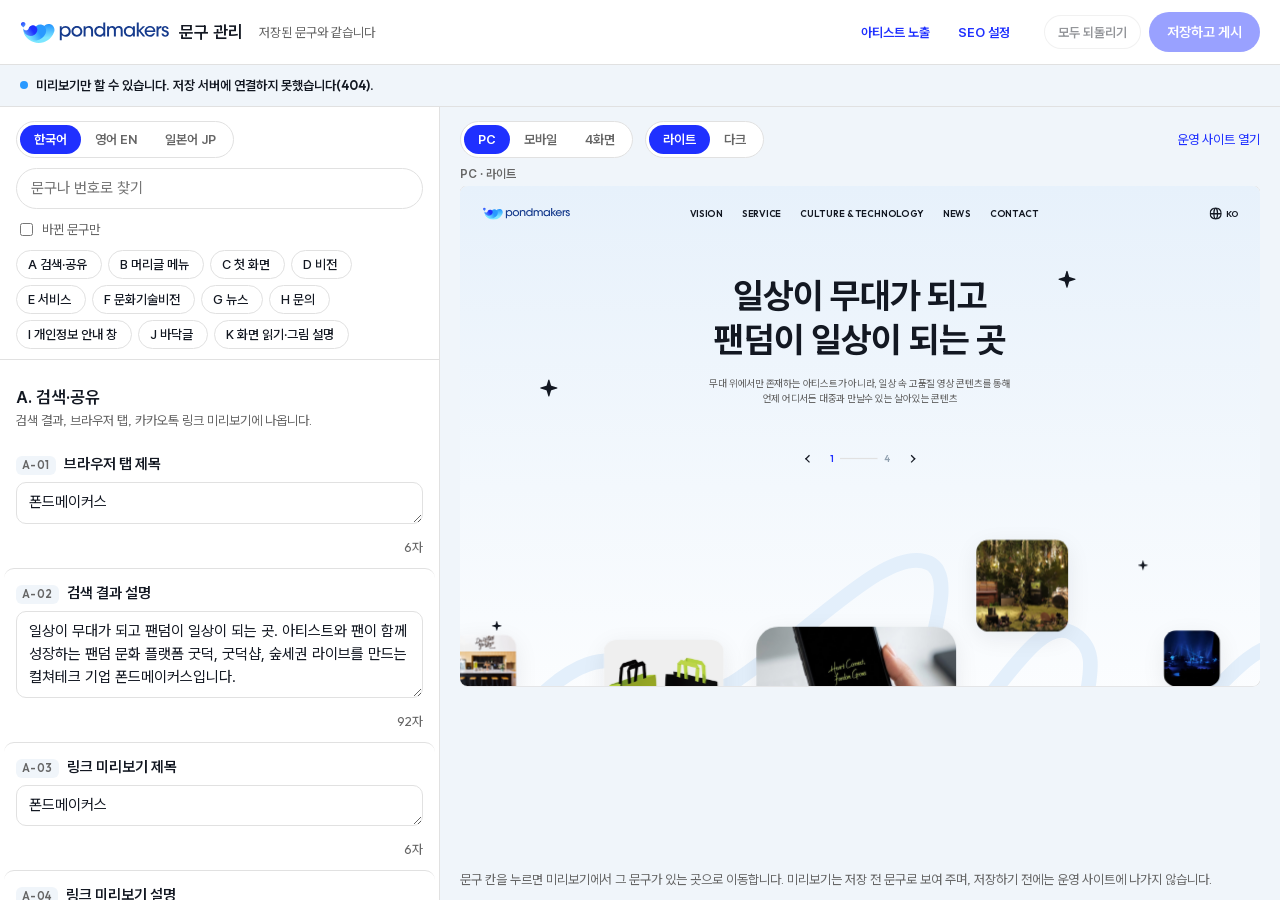
==== commit eecb80a2: "어드민에 SEO 설정 화면 추가 - admin/seo.html: 언어별 검색·공유 문구(A-01~A-04)와 검색 결과·링크 미리보기, 링크 미리보기 이미지(1200×630으로 잘" ====
--- a/admin/index.html
+++ b/admin/index.html
@@ -23,6 +23,7 @@
   <p class="bar-status" id="status" role="status">불러오는 중</p>
   <div class="bar-actions">
     <a class="bar-link" href="artists.html">아티스트 노출</a>
+    <a class="bar-link" href="seo.html">SEO 설정</a>
     <span class="who" id="who"></span>
     <button class="btn btn-line btn-sm" type="button" id="revert-all" disabled>모두 되돌리기</button>
     <button class="btn btn-book" type="button" id="save" disabled>저장하고 게시</button>
--- a/admin/admin.css
+++ b/admin/admin.css
@@ -27,6 +27,7 @@
 .btn[disabled] { opacity: .45; cursor: default; }
 .notice { margin: 0; padding: 10px 20px; background: var(--chip); color: var(--title); border-bottom: 1px solid var(--line); font-size: var(--t-13); display: flex; gap: 8px; align-items: baseline; }
 .notice::before { content: ""; flex: none; width: 8px; height: 8px; border-radius: 50%; background: var(--bulb); transform: translateY(-1px); }
+.notice[hidden] { display: none; }
 .notice.error { font-weight: 600; }
 .notice.ok::before { background: var(--accent); }
 
@@ -134,3 +135,52 @@
 .hidden-gone p { margin: 0 0 10px; font-size: var(--t-13); color: var(--text); }
 .hidden-gone ul { list-style: none; margin: 0; padding: 0; display: grid; gap: 8px; }
 .hidden-gone label { display: inline-flex; gap: 8px; align-items: center; font-size: var(--t-14); color: var(--title); }
+
+/* SEO 설정 화면(seo.html) */
+body.seo-page { height: auto; min-height: 100%; }
+.seo-main { padding: 20px max(20px, env(safe-area-inset-right, 0px)) 60px max(20px, env(safe-area-inset-left, 0px)); display: grid; gap: 18px; max-width: 1180px; }
+.seo-card { background: var(--card); border: 1px solid var(--line); border-radius: var(--radius-lg); padding: 20px 22px 22px; display: grid; gap: 12px; }
+.seo-card h2 { font: 700 var(--t-17)/1.3 var(--font-ui); color: var(--title); margin: 0; }
+.seo-head { display: flex; align-items: center; justify-content: space-between; gap: 12px; flex-wrap: wrap; }
+.seo-help { margin: 0; color: var(--text); font-size: var(--t-13); line-height: 1.6; }
+.seo-help a, .seo-label a { color: var(--accent); }
+.seo-help code, .seo-label code { font: 600 11px/1 var(--font-label); background: var(--chip); color: var(--text); padding: 3px 6px; border-radius: 6px; }
+.seo-split { display: grid; grid-template-columns: minmax(0, 1fr) minmax(0, 1fr); gap: 24px; align-items: start; }
+.seo-fields, .seo-previews { display: grid; gap: 14px; }
+.seo-grid { display: grid; grid-template-columns: repeat(auto-fit, minmax(240px, 1fr)); gap: 14px; }
+.seo-wide { grid-column: 1 / -1; }
+.seo-field { display: grid; gap: 6px; }
+.seo-label { font: 600 var(--t-13)/1.4 var(--font-ui); color: var(--title); margin: 0; }
+.seo-field input, .seo-field textarea { width: 100%; font: 400 var(--t-15)/1.55 var(--font-ui); color: var(--title); background: var(--bg); padding: 9px 12px; border: 1px solid var(--line); border-radius: var(--radius-sm); resize: vertical; }
+.seo-field input:focus, .seo-field textarea:focus { outline: 2px solid var(--focus); outline-offset: 1px; border-color: transparent; }
+.seo-field [readonly] { background: var(--chip); color: var(--text); }
+.seo-count { font-size: 12px; color: var(--text); }
+.seo-count.over { color: var(--title); font-weight: 700; }
+.seo-check { display: inline-flex; align-items: center; gap: 8px; font: 600 var(--t-15)/1.4 var(--font-ui); color: var(--title); }
+.seo-check input { width: 18px; height: 18px; accent-color: var(--accent); }
+/* 검색 결과·링크 미리보기는 실제 서비스처럼 늘 밝은 바탕으로 보여 준다 */
+.serp, .share { background: #fff; color: #202124; border: 1px solid var(--line); border-radius: 14px; font-family: Arial, var(--font-ko); }
+.serp { padding: 14px 16px; display: grid; gap: 4px; }
+.serp-site { display: flex; align-items: center; gap: 10px; }
+.serp-site img { width: 26px; height: 26px; border-radius: 50%; background: #f1f3f4; padding: 3px; }
+.serp-site span { display: grid; font-size: 14px; line-height: 1.3; }
+.serp-site small { color: #4d5156; font-size: 12px; }
+.serp-title { margin: 4px 0 0; font-size: 20px; line-height: 1.3; color: #1a0dab; display: -webkit-box; -webkit-line-clamp: 1; -webkit-box-orient: vertical; overflow: hidden; }
+.serp-desc { margin: 0; font-size: 14px; line-height: 1.58; color: #4d5156; display: -webkit-box; -webkit-line-clamp: 2; -webkit-box-orient: vertical; overflow: hidden; }
+.share { overflow: hidden; max-width: 380px; }
+.share img { display: block; width: 100%; aspect-ratio: 1200 / 630; object-fit: cover; background: #f1f3f4; }
+.share-body { padding: 10px 14px 12px; display: grid; gap: 3px; }
+.share-title { margin: 0; font-weight: 700; font-size: 15px; line-height: 1.35; }
+.share-desc { margin: 0; font-size: 13px; line-height: 1.45; color: #555; display: -webkit-box; -webkit-line-clamp: 2; -webkit-box-orient: vertical; overflow: hidden; }
+.share-domain { margin: 0; font-size: 12px; color: #888; }
+.og { display: grid; grid-template-columns: minmax(0, 420px) minmax(0, 1fr); gap: 20px; align-items: start; }
+.og img { width: 100%; aspect-ratio: 1200 / 630; object-fit: cover; border-radius: 12px; border: 1px solid var(--line); background: var(--chip); }
+.og-side { display: grid; gap: 10px; justify-items: start; }
+.og-meta { margin: 0; font: 400 var(--t-13)/1.4 var(--font-ui); color: var(--text); word-break: break-all; }
+.og-pick { cursor: pointer; display: inline-flex; align-items: center; }
+.og-pick:has(input:disabled) { opacity: .45; cursor: default; }
+@media (max-width: 820px) {
+  .seo-split, .og { grid-template-columns: minmax(0, 1fr); }
+  .bar, .bar-actions { flex-wrap: wrap; }
+  .bar-link { white-space: nowrap; }
+}
